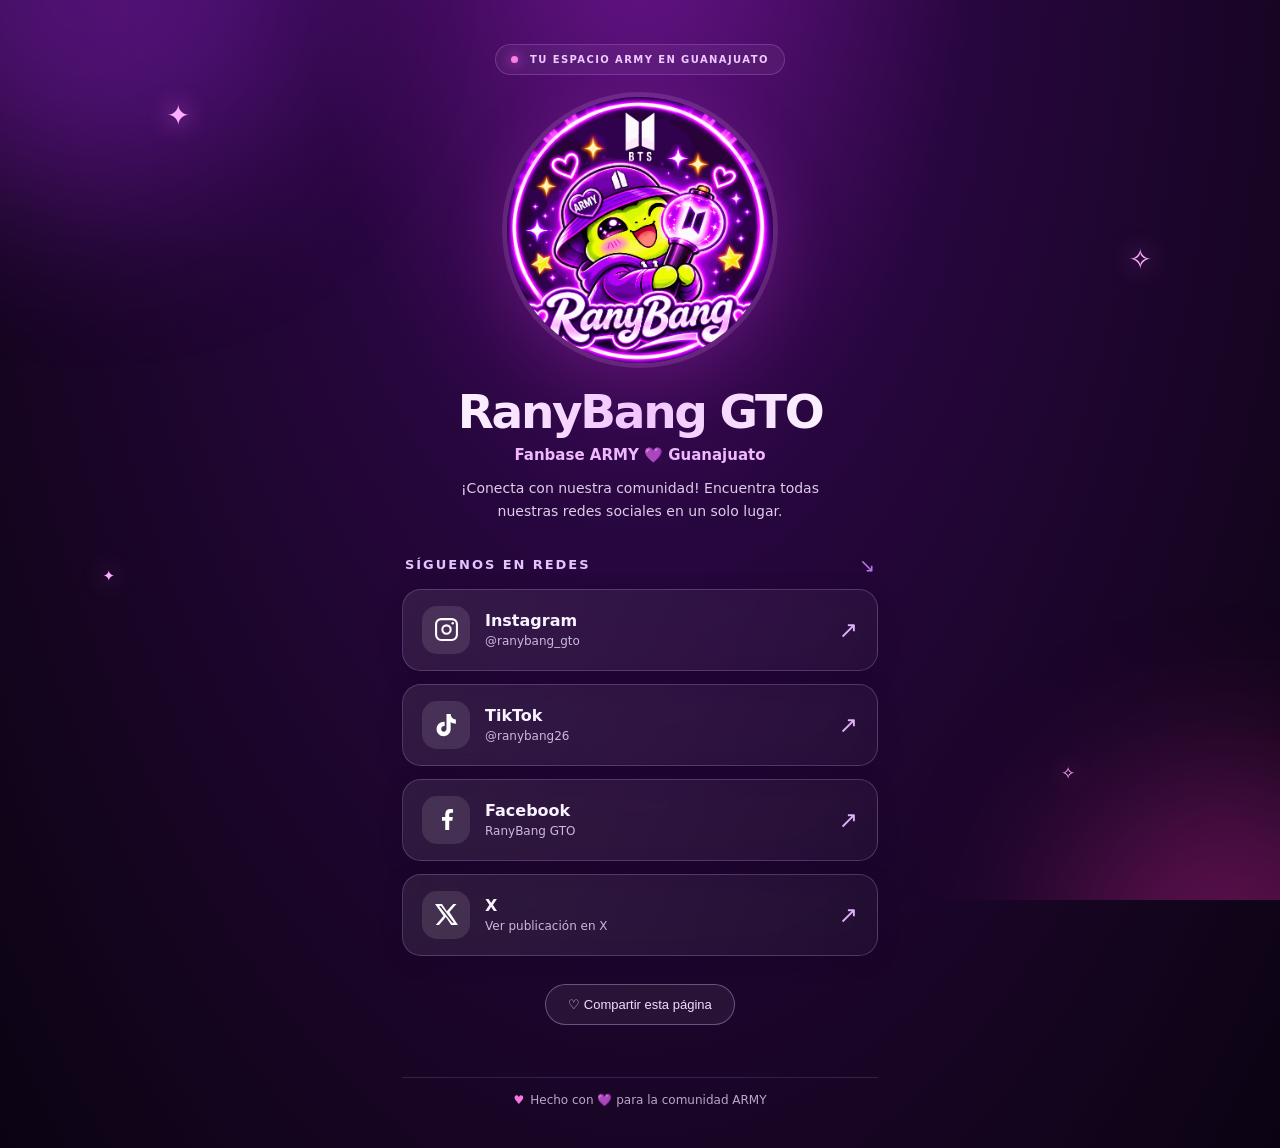
==== index.html @ 1b9be8d1 "Update index.html" ====
<!doctype html>
<html lang="es">
<head>
  <meta charset="utf-8" />
  <meta name="viewport" content="width=device-width, initial-scale=1" />
  <meta name="theme-color" content="#25063f" />
  <meta name="description" content="Todas las redes sociales oficiales de la fanbase RanyBang GTO en un solo lugar." />
  <meta property="og:type" content="website" />
  <meta property="og:title" content="RanyBang GTO | Encuéntranos" />
  <meta property="og:description" content="¡Únete a la comunidad ARMY de RanyBang! Instagram, TikTok, Facebook y X." />
  <meta property="og:image" content="assets/ranybang-logo.webp" />
  <link rel="icon" href="assets/favicon.png" type="image/png" />
  <link rel="stylesheet" href="styles.css" />
  <title>RanyBang GTO | Nuestras redes</title>
  <script src="config.js" defer></script>
  <script src="app.js" defer></script>
</head>
<body>
  <div class="background" aria-hidden="true">
    <div class="glow glow-a"></div><div class="glow glow-b"></div>
    <span class="star star-1">✦</span><span class="star star-2">✧</span>
    <span class="star star-3">✦</span><span class="star star-4">✧</span>
  </div>
  <main class="container">
    <div class="eyebrow"><span class="live-dot"></span> TU ESPACIO ARMY EN GUANAJUATO</div>
    <header class="hero">
   <img class="logo" src="RanyBang_logo_fondo_menos_1MB.png" width="280" height="280" alt="Logo de RanyBang" />
      <h1 id="nombre">RanyBang GTO</h1>
      <p class="subtitle" id="subtitulo">Fanbase ARMY 💜 Guanajuato</p>
      <p class="message" id="mensaje">¡Conecta con nuestra comunidad! Encuentra todas nuestras redes sociales en un solo lugar.</p>
    </header>
    <section aria-labelledby="redes-titulo">
      <div class="section-heading"><h2 id="redes-titulo">Síguenos en redes</h2><span>↘</span></div>
      <div id="redes" class="links"></div>
    </section>
    <div class="share-wrap"><button id="compartir" class="share-button" type="button">♡ Compartir esta página</button><p id="aviso" class="notice" role="status" aria-live="polite"></p></div>
    <footer><span class="footer-heart">♥</span><span id="pie">Hecho con 💜 para la comunidad ARMY</span></footer>
  </main>
</body>
</html>
---- styles.css ----
:root{color-scheme:dark;--purple:#b75bff;--pink:#ff66e5;--white:#f9f2ff;--muted:#cdb8e1;--dark:#130520}*{box-sizing:border-box}html{min-height:100%;scroll-behavior:smooth}body{margin:0;min-height:100vh;background:radial-gradient(ellipse at 50% -15%,#6e1491 0%,#27063e 38%,#14051e 80%,#0b0313 100%);font-family:Inter,ui-sans-serif,system-ui,-apple-system,BlinkMacSystemFont,"Segoe UI",sans-serif;color:var(--white);-webkit-font-smoothing:antialiased;overflow-x:hidden}a{color:inherit}.background{position:fixed;inset:0;pointer-events:none;overflow:hidden}.glow{position:absolute;filter:blur(85px);border-radius:50%;opacity:.34}.glow-a{width:440px;height:440px;background:#b52aff;top:-240px;left:-130px}.glow-b{width:350px;height:350px;background:#ef2ab2;bottom:-220px;right:-130px}.star{position:absolute;color:#ffaeff;text-shadow:0 0 25px #f672ff;font-size:28px}.star-1{top:11%;left:13%}.star-2{top:27%;right:10%}.star-3{top:63%;left:8%;font-size:15px}.star-4{bottom:13%;right:16%;font-size:17px}.container{position:relative;z-index:1;max-width:520px;margin:0 auto;padding:44px 22px 26px}.eyebrow{width:max-content;max-width:100%;margin:0 auto 22px;padding:9px 15px;border:1px solid #b661db60;border-radius:100px;background:#ffffff0d;color:#edcbff;font-size:10px;font-weight:800;letter-spacing:.14em;text-align:center}.live-dot{display:inline-block;width:7px;height:7px;border-radius:50%;background:#f781e3;margin-right:7px;box-shadow:0 0 12px #fb49ff}.hero{text-align:center}.logo{width:clamp(180px,58vw,266px);height:auto;aspect-ratio:1;border-radius:50%;object-fit:cover;box-shadow:0 0 0 5px #f1b4ff25,0 16px 70px #dd35e03b;display:block;margin:0 auto 23px}h1{font-weight:900;font-size:clamp(35px,9vw,47px);letter-spacing:-.05em;margin:0 0 7px;line-height:1.12;background:linear-gradient(95deg,#fff,#f2c5ff,#fff);color:transparent;background-clip:text;-webkit-background-clip:text}.subtitle{font-weight:700;color:#efb8ff;font-size:15px;margin:0 0 13px}.message{max-width:370px;margin:0 auto 31px;color:#decce9;line-height:1.65;font-size:14px}.section-heading{display:flex;align-items:center;justify-content:space-between;padding:0 3px;margin-bottom:13px}.section-heading h2{font-size:13px;text-transform:uppercase;letter-spacing:.15em;font-weight:900;margin:0;color:#e6c2ff}.section-heading span{color:#ba74e8;font-size:19px}.links{display:grid;gap:13px}.social-link{position:relative;display:flex;align-items:center;gap:15px;padding:16px 19px;min-height:80px;border:1px solid #d7a4ff40;background:linear-gradient(112deg,#ffffff15,#ffffff09);border-radius:19px;text-decoration:none;box-shadow:0 5px 20px #10022040;transition:transform .16s ease,border-color .16s ease,background .16s ease;backdrop-filter:blur(10px)}.social-link:hover,.social-link:focus-visible{transform:translateY(-2px);border-color:#ec8aff;background:#ffffff1c;outline:none}.social-link:focus-visible{box-shadow:0 0 0 3px #f389f2}.social-icon{display:grid;place-items:center;flex:0 0 48px;height:48px;border-radius:15px;background:#ffffff1b;color:#fff}.social-icon svg{width:25px;height:25px;fill:currentColor}.social-text{display:flex;flex-direction:column;gap:4px;min-width:0}.social-title{font-size:16px;font-weight:800}.social-username{font-size:12px;color:#cdb7dc;overflow-wrap:anywhere}.arrow{margin-left:auto;color:#ddb4f9;font-size:23px}.share-wrap{text-align:center;padding:28px 0 14px}.share-button{border:1px solid #d6a7ec69;border-radius:99px;padding:12px 22px;background:#ffffff0f;color:#f5ddff;cursor:pointer;font:700 13px inherit;font-size:13px}.share-button:hover{background:#ffffff1f}.notice{min-height:1.2em;font-size:12px;color:#e6c6fa}footer{padding:15px 0;text-align:center;font-size:12px;color:#bba7c8;border-top:1px solid #e6acff26}.footer-heart{color:#f775df;margin-right:6px}@media(prefers-reduced-motion:reduce){*,*:before,*:after{transition:none!important;scroll-behavior:auto!important}}@media(max-width:380px){.container{padding:32px 16px 20px}.eyebrow{font-size:9px}.social-link{padding:14px}}
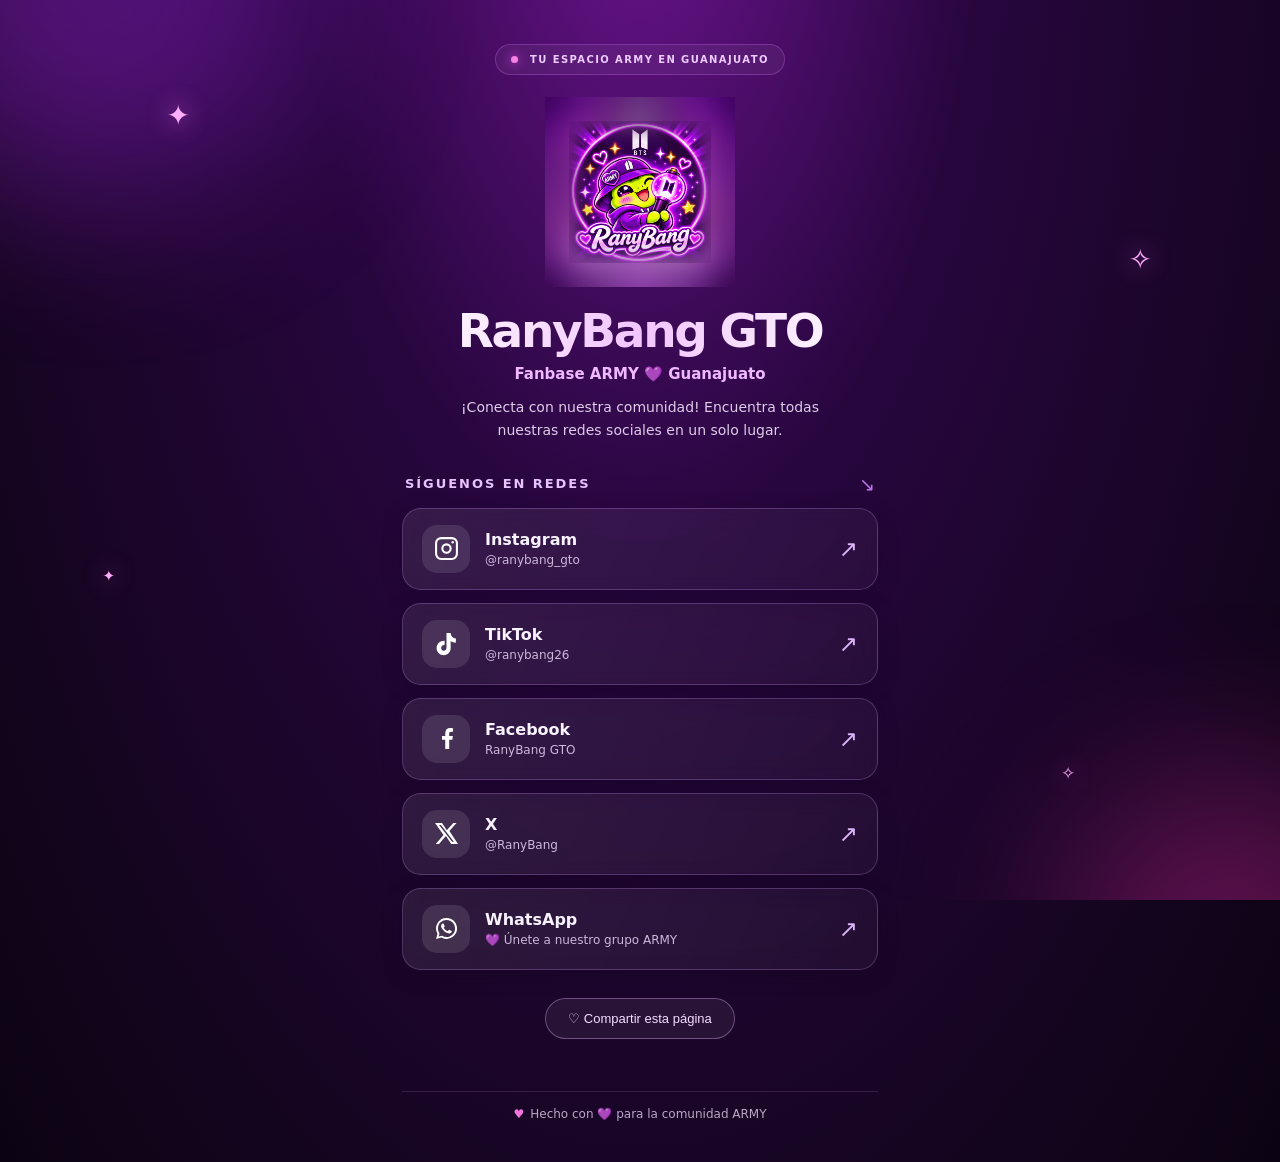
==== commit 1bd80b21: "Update index.html" ====
--- a/index.html
+++ b/index.html
@@ -24,7 +24,7 @@
   <main class="container">
     <div class="eyebrow"><span class="live-dot"></span> TU ESPACIO ARMY EN GUANAJUATO</div>
     <header class="hero">
-   <img class="logo" src="RanyBang_logo_fondo_menos_1MB.png" width="280" height="280" alt="Logo de RanyBang" />
+  <img class="logo" src="RanyBang_logo_completo.png" width="280" height="280" alt="Logo de RanyBang GTO" />
       <h1 id="nombre">RanyBang GTO</h1>
       <p class="subtitle" id="subtitulo">Fanbase ARMY 💜 Guanajuato</p>
       <p class="message" id="mensaje">¡Conecta con nuestra comunidad! Encuentra todas nuestras redes sociales en un solo lugar.</p>
--- a/styles.css
+++ b/styles.css
@@ -1 +1,130 @@
 :root{color-scheme:dark;--purple:#b75bff;--pink:#ff66e5;--white:#f9f2ff;--muted:#cdb8e1;--dark:#130520}*{box-sizing:border-box}html{min-height:100%;scroll-behavior:smooth}body{margin:0;min-height:100vh;background:radial-gradient(ellipse at 50% -15%,#6e1491 0%,#27063e 38%,#14051e 80%,#0b0313 100%);font-family:Inter,ui-sans-serif,system-ui,-apple-system,BlinkMacSystemFont,"Segoe UI",sans-serif;color:var(--white);-webkit-font-smoothing:antialiased;overflow-x:hidden}a{color:inherit}.background{position:fixed;inset:0;pointer-events:none;overflow:hidden}.glow{position:absolute;filter:blur(85px);border-radius:50%;opacity:.34}.glow-a{width:440px;height:440px;background:#b52aff;top:-240px;left:-130px}.glow-b{width:350px;height:350px;background:#ef2ab2;bottom:-220px;right:-130px}.star{position:absolute;color:#ffaeff;text-shadow:0 0 25px #f672ff;font-size:28px}.star-1{top:11%;left:13%}.star-2{top:27%;right:10%}.star-3{top:63%;left:8%;font-size:15px}.star-4{bottom:13%;right:16%;font-size:17px}.container{position:relative;z-index:1;max-width:520px;margin:0 auto;padding:44px 22px 26px}.eyebrow{width:max-content;max-width:100%;margin:0 auto 22px;padding:9px 15px;border:1px solid #b661db60;border-radius:100px;background:#ffffff0d;color:#edcbff;font-size:10px;font-weight:800;letter-spacing:.14em;text-align:center}.live-dot{display:inline-block;width:7px;height:7px;border-radius:50%;background:#f781e3;margin-right:7px;box-shadow:0 0 12px #fb49ff}.hero{text-align:center}.logo{width:clamp(180px,58vw,266px);height:auto;aspect-ratio:1;border-radius:50%;object-fit:cover;box-shadow:0 0 0 5px #f1b4ff25,0 16px 70px #dd35e03b;display:block;margin:0 auto 23px}h1{font-weight:900;font-size:clamp(35px,9vw,47px);letter-spacing:-.05em;margin:0 0 7px;line-height:1.12;background:linear-gradient(95deg,#fff,#f2c5ff,#fff);color:transparent;background-clip:text;-webkit-background-clip:text}.subtitle{font-weight:700;color:#efb8ff;font-size:15px;margin:0 0 13px}.message{max-width:370px;margin:0 auto 31px;color:#decce9;line-height:1.65;font-size:14px}.section-heading{display:flex;align-items:center;justify-content:space-between;padding:0 3px;margin-bottom:13px}.section-heading h2{font-size:13px;text-transform:uppercase;letter-spacing:.15em;font-weight:900;margin:0;color:#e6c2ff}.section-heading span{color:#ba74e8;font-size:19px}.links{display:grid;gap:13px}.social-link{position:relative;display:flex;align-items:center;gap:15px;padding:16px 19px;min-height:80px;border:1px solid #d7a4ff40;background:linear-gradient(112deg,#ffffff15,#ffffff09);border-radius:19px;text-decoration:none;box-shadow:0 5px 20px #10022040;transition:transform .16s ease,border-color .16s ease,background .16s ease;backdrop-filter:blur(10px)}.social-link:hover,.social-link:focus-visible{transform:translateY(-2px);border-color:#ec8aff;background:#ffffff1c;outline:none}.social-link:focus-visible{box-shadow:0 0 0 3px #f389f2}.social-icon{display:grid;place-items:center;flex:0 0 48px;height:48px;border-radius:15px;background:#ffffff1b;color:#fff}.social-icon svg{width:25px;height:25px;fill:currentColor}.social-text{display:flex;flex-direction:column;gap:4px;min-width:0}.social-title{font-size:16px;font-weight:800}.social-username{font-size:12px;color:#cdb7dc;overflow-wrap:anywhere}.arrow{margin-left:auto;color:#ddb4f9;font-size:23px}.share-wrap{text-align:center;padding:28px 0 14px}.share-button{border:1px solid #d6a7ec69;border-radius:99px;padding:12px 22px;background:#ffffff0f;color:#f5ddff;cursor:pointer;font:700 13px inherit;font-size:13px}.share-button:hover{background:#ffffff1f}.notice{min-height:1.2em;font-size:12px;color:#e6c6fa}footer{padding:15px 0;text-align:center;font-size:12px;color:#bba7c8;border-top:1px solid #e6acff26}.footer-heart{color:#f775df;margin-right:6px}@media(prefers-reduced-motion:reduce){*,*:before,*:after{transition:none!important;scroll-behavior:auto!important}}@media(max-width:380px){.container{padding:32px 16px 20px}.eyebrow{font-size:9px}.social-link{padding:14px}}
+/* ===================================
+   RANYBANG GTO
+   Diseño optimizado para celulares
+   =================================== */
+
+@media screen and (max-width: 600px) {
+
+  /* Espaciado general */
+  .container {
+    width: 100%;
+    padding: 22px 18px 24px;
+  }
+
+  /* Etiqueta superior */
+  .eyebrow {
+    font-size: 9px;
+    margin-bottom: 16px;
+    padding: 8px 12px;
+  }
+
+  /* Logo completo y centrado */
+  .logo {
+    width: 170px;
+    height: 170px;
+    max-width: 55vw;
+    object-fit: contain;
+    border-radius: 50%;
+    margin: 0 auto 16px;
+  }
+
+  /* Nombre de la fanbase */
+  h1 {
+    font-size: clamp(29px, 8vw, 38px);
+    line-height: 1.12;
+    margin-bottom: 6px;
+  }
+
+  /* Subtitulo */
+  .subtitle {
+    font-size: 13px;
+    margin-bottom: 10px;
+  }
+
+  /* Mensaje de bienvenida */
+  .message {
+    font-size: 12px;
+    line-height: 1.5;
+    margin: 0 auto 22px;
+    max-width: 320px;
+  }
+
+  /* Encabezado de redes */
+  .section-heading {
+    margin-bottom: 11px;
+  }
+
+  .section-heading h2 {
+    font-size: 12px;
+  }
+
+  /* Separacion entre botones */
+  .links {
+    gap: 10px;
+  }
+
+  /* Botones mas compactos */
+  .social-link {
+    min-height: 65px;
+    padding: 11px 14px;
+    gap: 12px;
+    border-radius: 16px;
+  }
+
+  /* Iconos */
+  .social-icon {
+    flex: 0 0 42px;
+    height: 42px;
+    border-radius: 12px;
+  }
+
+  .social-icon svg {
+    width: 24px;
+    height: 24px;
+  }
+
+  /* Nombres de las redes */
+  .social-title {
+    font-size: 15px;
+  }
+
+  .social-username {
+    font-size: 11px;
+  }
+
+  /* Flecha de cada boton */
+  .arrow {
+    font-size: 20px;
+  }
+
+  /* Boton para compartir */
+  .share-wrap {
+    padding: 20px 0 10px;
+  }
+
+}
+
+/* AJUSTE DEL LOGO RANYBANG */
+
+.logo {
+  width: 190px;
+  height: 190px;
+  max-width: 60vw;
+  object-fit: contain;
+  border-radius: 0;
+  box-shadow: none;
+  display: block;
+  margin: 0 auto 18px;
+}
+
+@media screen and (max-width: 600px) {
+  .logo {
+    width: 180px;
+    height: 180px;
+    max-width: 60vw;
+    object-fit: contain;
+    border-radius: 0;
+    box-shadow: none;
+  }
+}
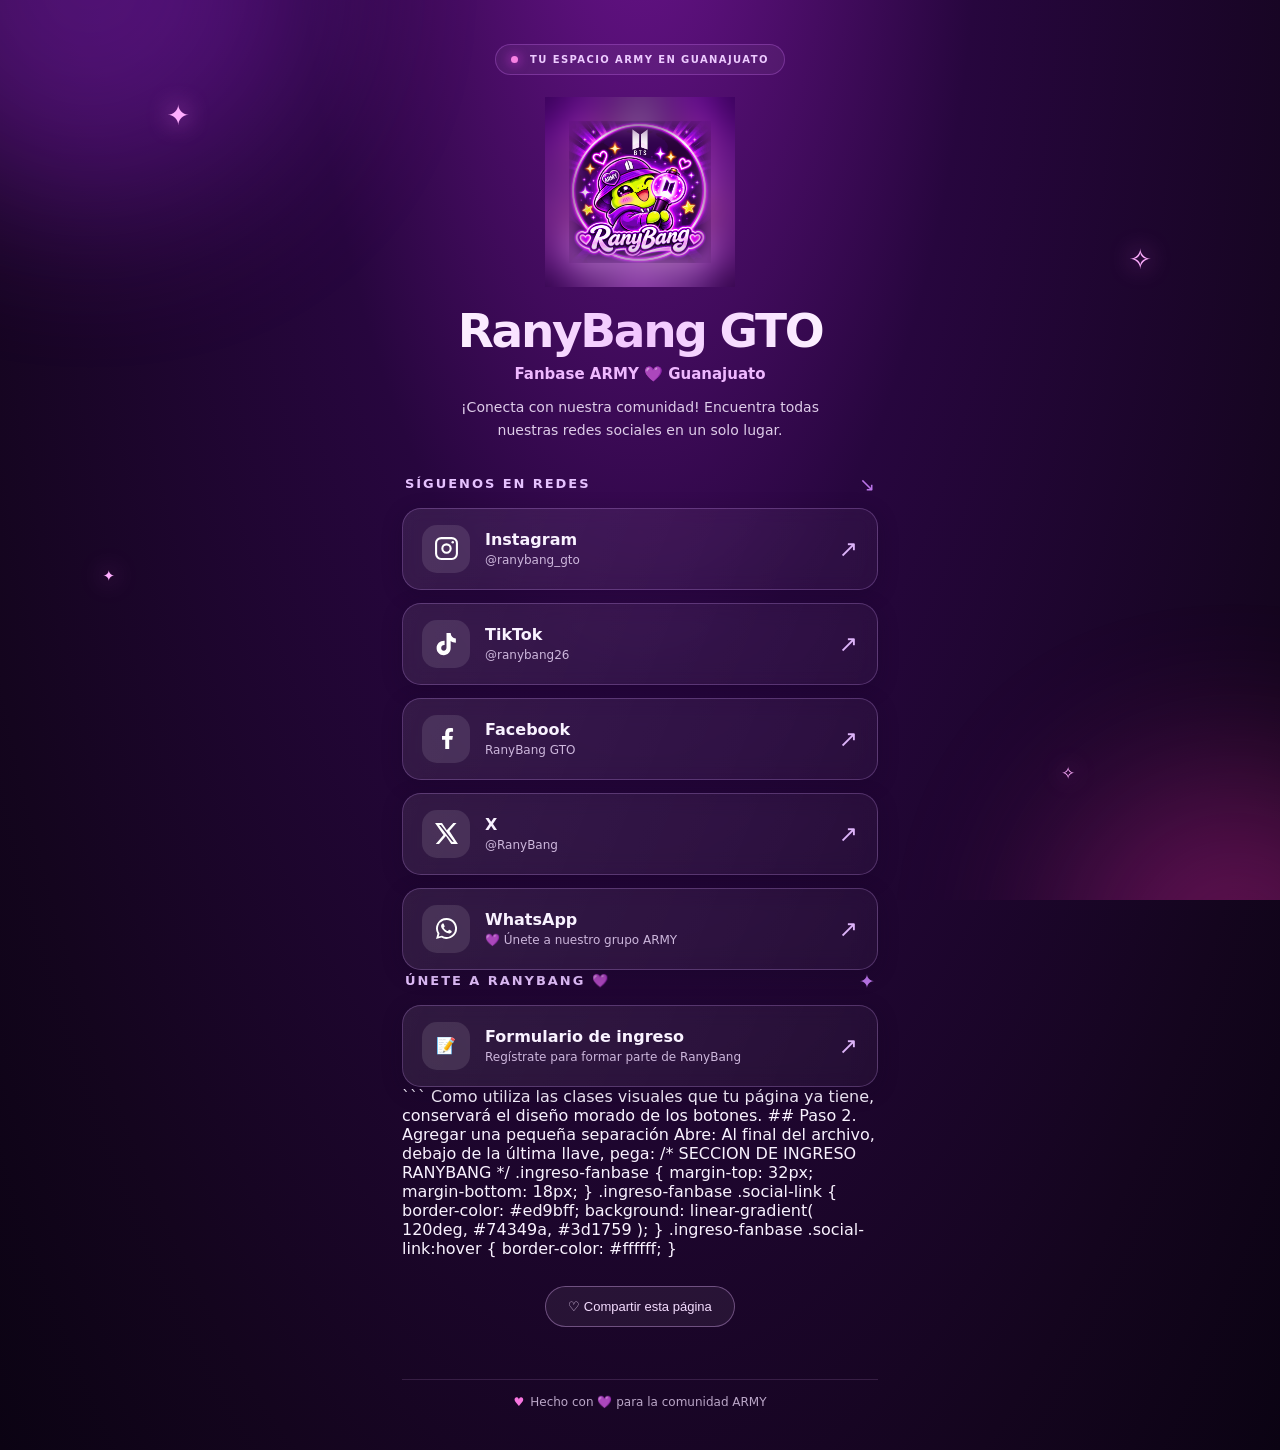
==== commit 2ae009dc: "Update index.html" ====
--- a/index.html
+++ b/index.html
@@ -33,6 +33,66 @@
       <div class="section-heading"><h2 id="redes-titulo">Síguenos en redes</h2><span>↘</span></div>
       <div id="redes" class="links"></div>
     </section>
+    
+<!-- INGRESO A RANYBANG -->
+<section class="ingreso-fanbase">
+  <div class="section-heading">
+    <h2>Únete a RanyBang 💜</h2>
+    <span>✦</span>
+  </div>
+
+  <div class="links">
+    <a
+      class="social-link"
+      href="https://forms.gle/YBXGaqkg2ZYyh2Yw8"
+      target="_blank"
+      rel="noopener noreferrer"
+    >
+      <span class="social-icon">📝</span>
+      <span class="social-text">
+        <span class="social-title">
+          Formulario de ingreso
+        </span>
+        <span class="social-username">
+          Regístrate para formar parte de RanyBang
+        </span>
+      </span>
+      <span class="arrow">↗</span>
+    </a>
+  </div>
+</section>
+```
+
+Como utiliza las clases visuales que tu página ya tiene, conservará el diseño morado de los botones.
+
+## Paso 2. Agregar una pequeña separación
+
+Abre:
+
+<Link url="https://github.com/ranybang/REDES/blob/main/styles.css" title="Editar styles.css"/>
+
+Al final del archivo, debajo de la última llave, pega:
+
+<CodeBlock language="css" editable>
+/* SECCION DE INGRESO RANYBANG */
+
+.ingreso-fanbase {
+  margin-top: 32px;
+  margin-bottom: 18px;
+}
+
+.ingreso-fanbase .social-link {
+  border-color: #ed9bff;
+  background: linear-gradient(
+    120deg,
+    #74349a,
+    #3d1759
+  );
+}
+
+.ingreso-fanbase .social-link:hover {
+  border-color: #ffffff;
+}
     <div class="share-wrap"><button id="compartir" class="share-button" type="button">♡ Compartir esta página</button><p id="aviso" class="notice" role="status" aria-live="polite"></p></div>
     <footer><span class="footer-heart">♥</span><span id="pie">Hecho con 💜 para la comunidad ARMY</span></footer>
   </main>
--- a/styles.css
+++ b/styles.css
@@ -127,4 +127,25 @@
     border-radius: 0;
     box-shadow: none;
   }
+   
+/* LOGO COMPLETO RANYBANG */
+
+.hero .logo {
+  width: 220px;
+  height: 220px;
+  max-width: 70vw;
+  object-fit: contain;
+  border-radius: 0;
+  box-shadow: none;
+  margin: 0 auto 16px;
 }
+
+@media screen and (max-width: 600px) {
+  .hero .logo {
+    width: 210px;
+    height: 210px;
+    max-width: 70vw;
+  }
+}
+
+}
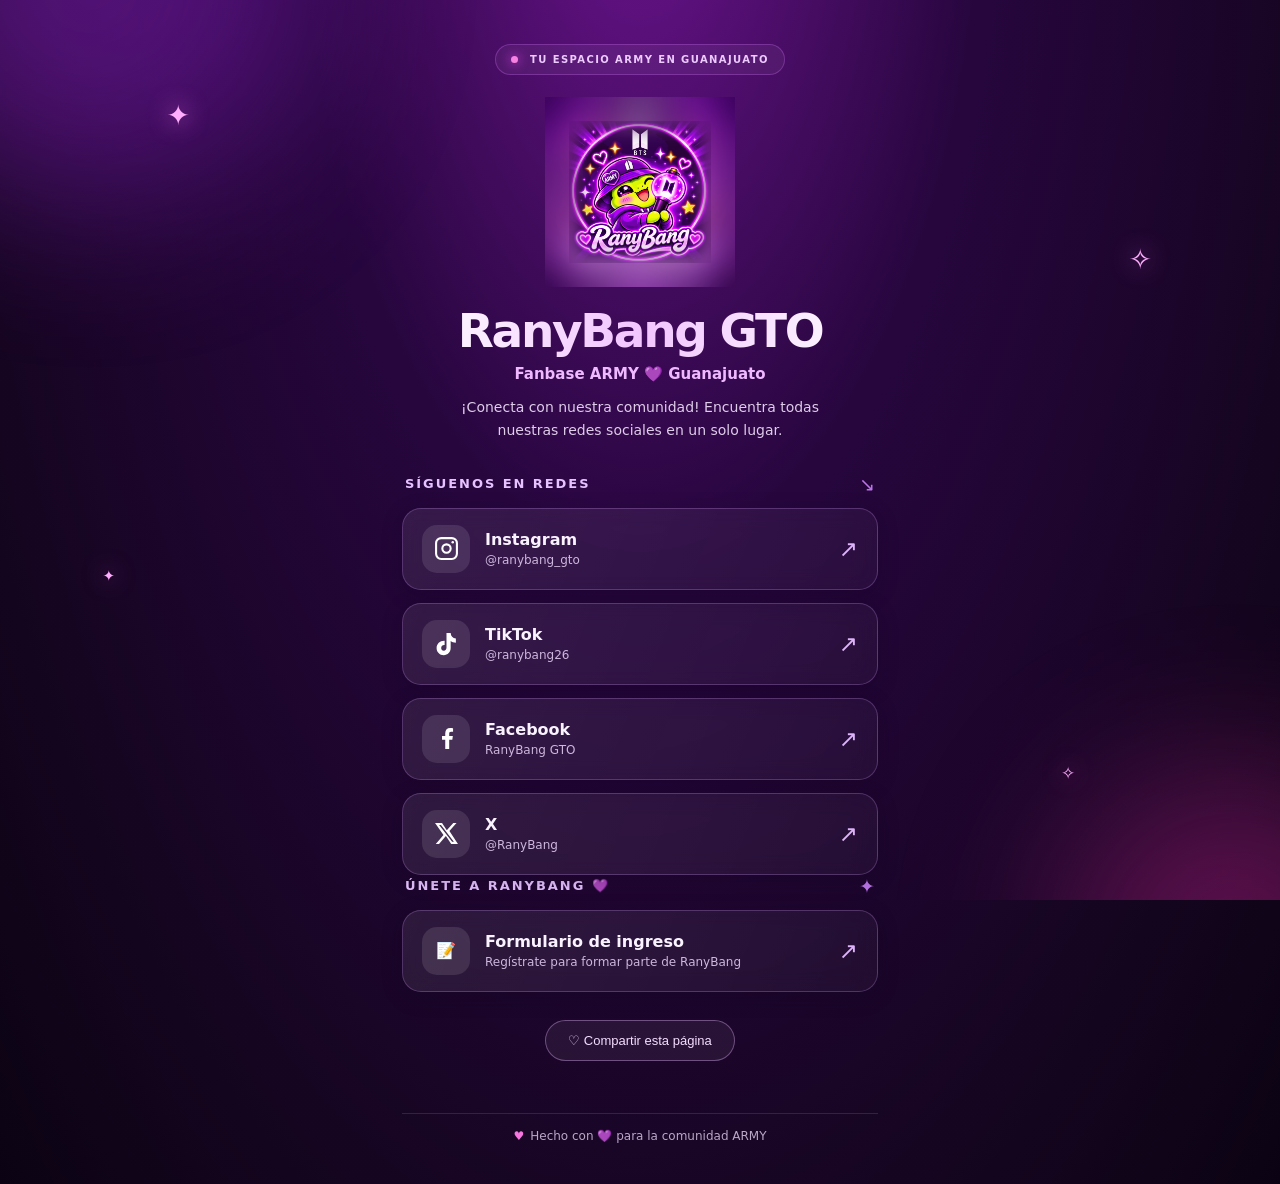
==== commit 491e6776: "Update index.html" ====
--- a/index.html
+++ b/index.html
@@ -61,38 +61,7 @@
     </a>
   </div>
 </section>
-```
-
-Como utiliza las clases visuales que tu página ya tiene, conservará el diseño morado de los botones.
-
-## Paso 2. Agregar una pequeña separación
-
-Abre:
-
-<Link url="https://github.com/ranybang/REDES/blob/main/styles.css" title="Editar styles.css"/>
-
-Al final del archivo, debajo de la última llave, pega:
-
-<CodeBlock language="css" editable>
-/* SECCION DE INGRESO RANYBANG */
-
-.ingreso-fanbase {
-  margin-top: 32px;
-  margin-bottom: 18px;
-}
-
-.ingreso-fanbase .social-link {
-  border-color: #ed9bff;
-  background: linear-gradient(
-    120deg,
-    #74349a,
-    #3d1759
-  );
-}
-
-.ingreso-fanbase .social-link:hover {
-  border-color: #ffffff;
-}
+    
     <div class="share-wrap"><button id="compartir" class="share-button" type="button">♡ Compartir esta página</button><p id="aviso" class="notice" role="status" aria-live="polite"></p></div>
     <footer><span class="footer-heart">♥</span><span id="pie">Hecho con 💜 para la comunidad ARMY</span></footer>
   </main>
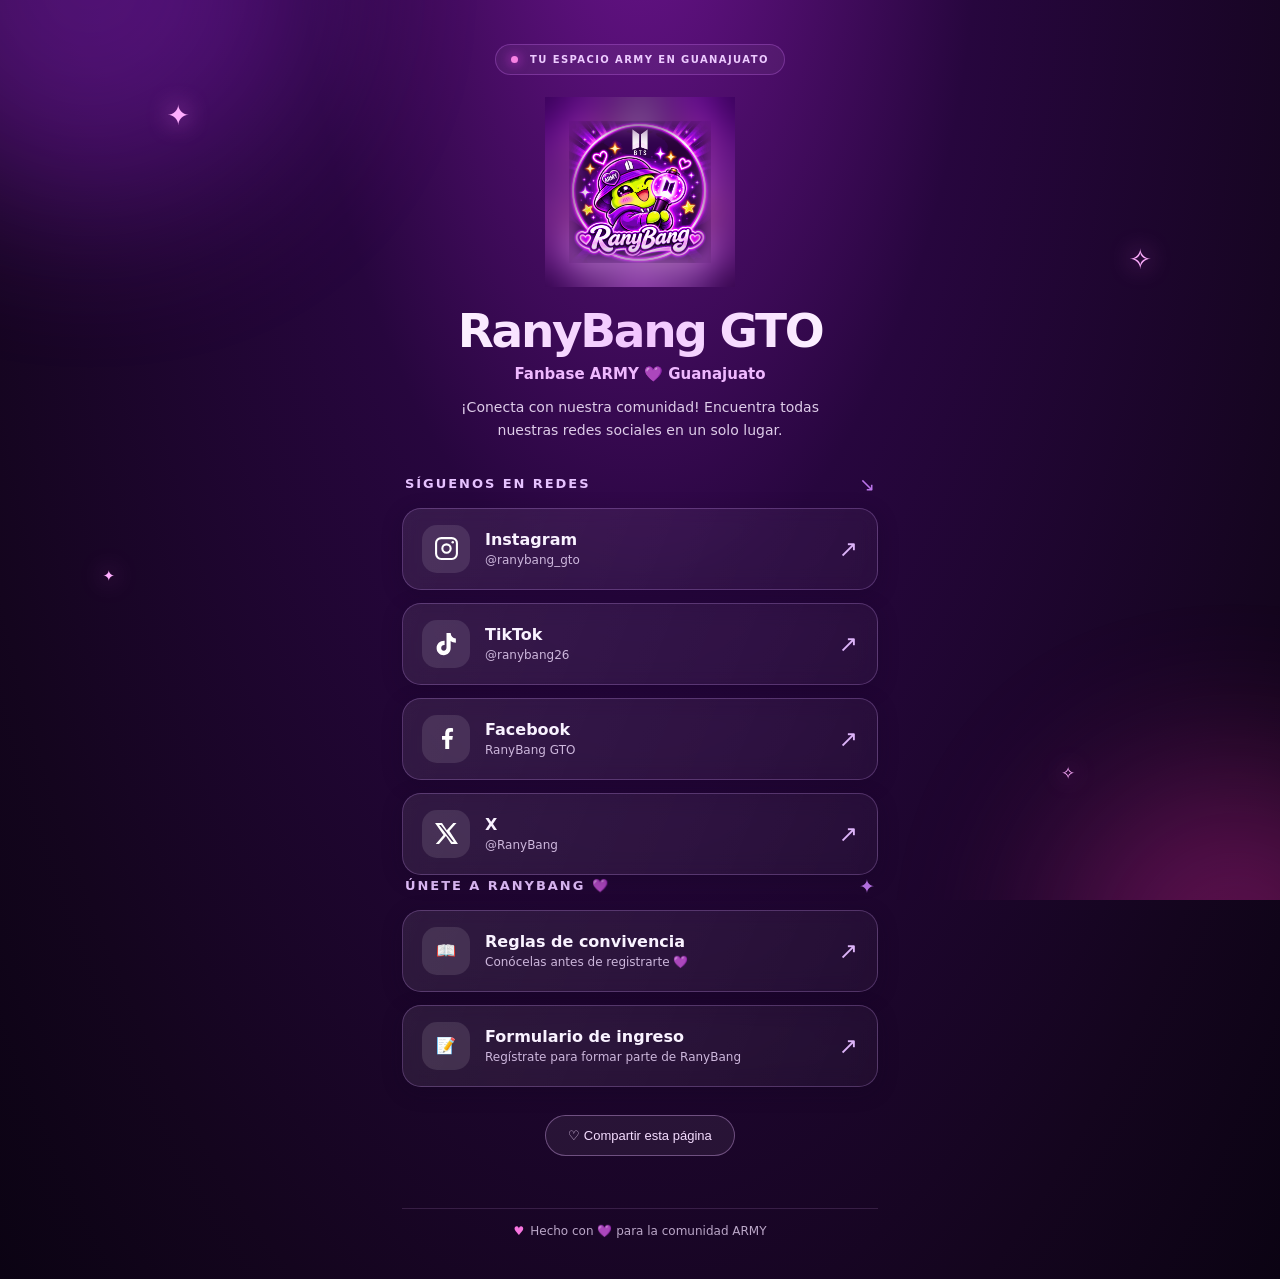
==== commit 07687043: "Update index.html" ====
--- a/index.html
+++ b/index.html
@@ -35,7 +35,8 @@
     </section>
     
 <!-- INGRESO A RANYBANG -->
-<section class="ingreso-fanbase">
+<section class="ingreso-fanbase"> 
+
   <div class="section-heading">
     <h2>Únete a RanyBang 💜</h2>
     <span>✦</span>
@@ -43,11 +44,29 @@
 
   <div class="links">
     <a
-      class="social-link"
-      href="https://forms.gle/YBXGaqkg2ZYyh2Yw8"
-      target="_blank"
-      rel="noopener noreferrer"
-    >
+  class="social-link"
+  href="reglas.html"
+  target="_blank"
+  rel="noopener noreferrer"
+>
+  <span class="social-icon">📖</span>
+  <span class="social-text">
+    <span class="social-title">
+      Reglas de convivencia
+    </span>
+    <span class="social-username">
+      Conócelas antes de registrarte 💜
+    </span>
+  </span>
+  <span class="arrow">↗</span>
+</a>
+
+<a
+  class="social-link"
+  href="https://forms.gle/YBXGaqkg2ZYyh2Yw8"
+  target="_blank"
+  rel="noopener noreferrer"
+>
       <span class="social-icon">📝</span>
       <span class="social-text">
         <span class="social-title">
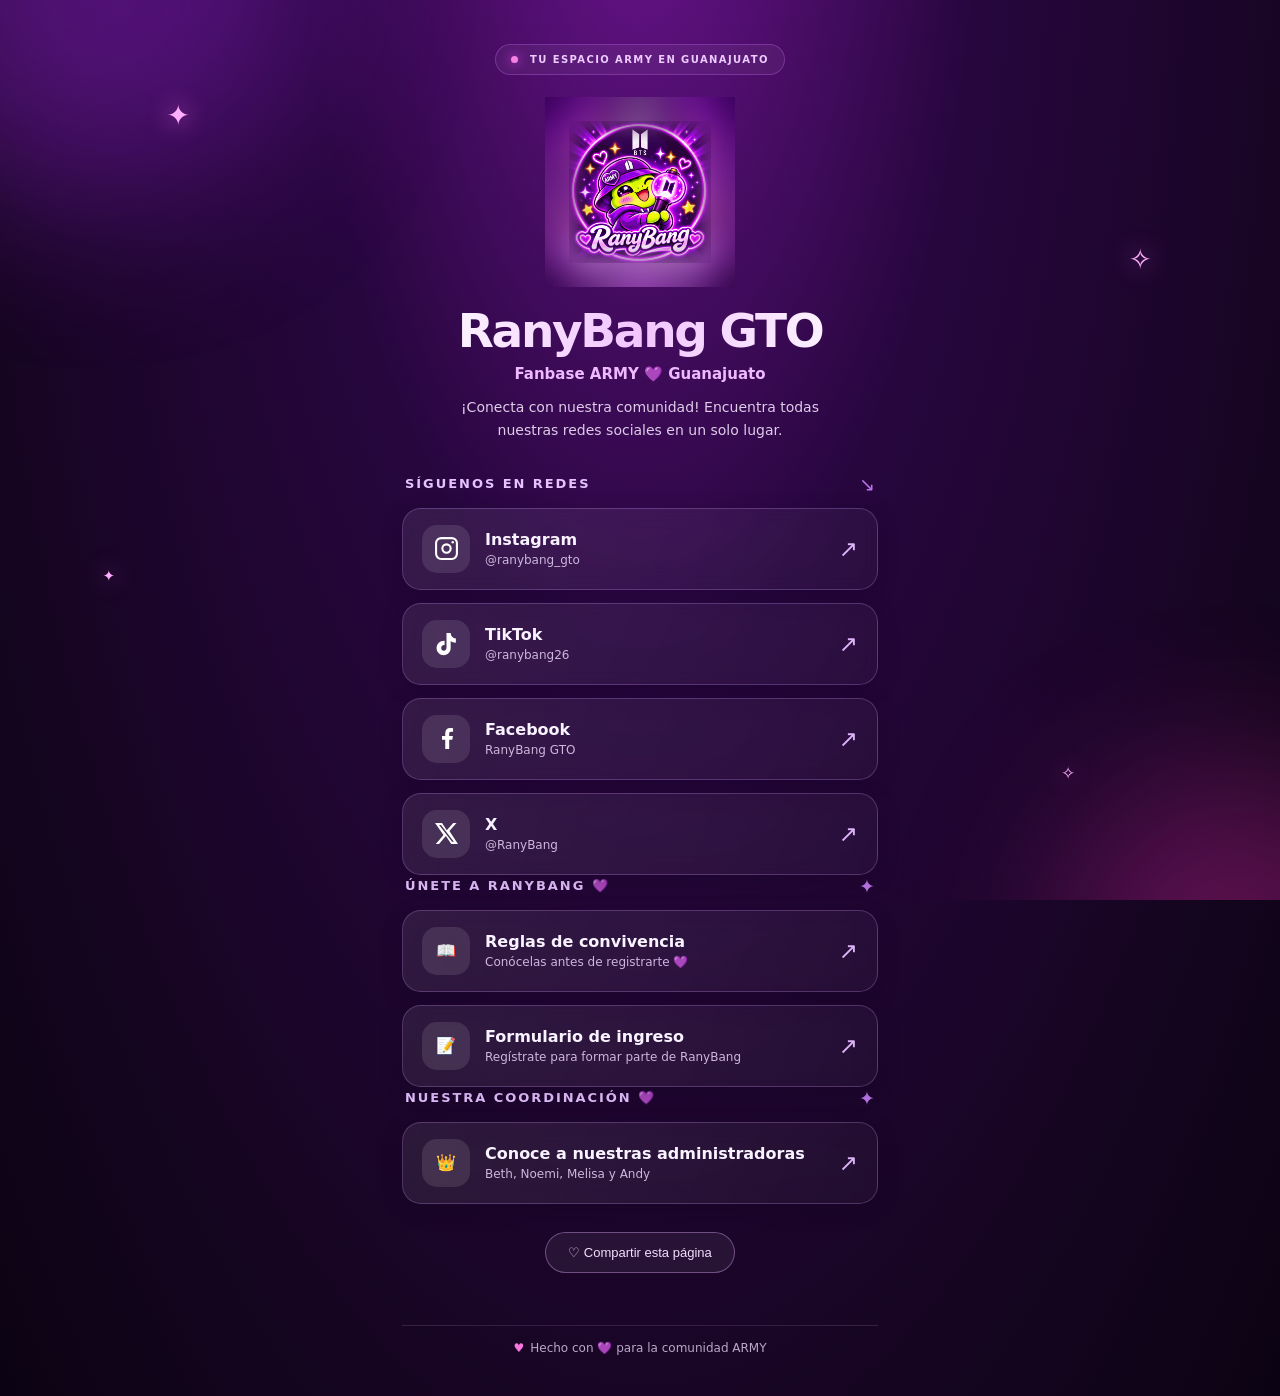
==== commit a2866f0d: "Update index.html" ====
--- a/index.html
+++ b/index.html
@@ -80,7 +80,21 @@
     </a>
   </div>
 </section>
-    
+    <!-- BOTÓN DE ADMINISTRADORAS: PÉGALO ANTES DE <div class="share-wrap"> EN index.html -->
+<section class="ingreso-fanbase" aria-label="Conoce a nuestras administradoras">
+  <div class="section-heading"><h2>Nuestra coordinación 💜</h2><span>✦</span></div>
+  <div class="links">
+    <a class="social-link" href="administradoras.html">
+      <span class="social-icon" aria-hidden="true">👑</span>
+      <span class="social-text">
+        <span class="social-title">Conoce a nuestras administradoras</span>
+        <span class="social-username">Beth, Noemi, Melisa y Andy</span>
+      </span>
+      <span class="arrow" aria-hidden="true">↗</span>
+    </a>
+  </div>
+</section>
+
     <div class="share-wrap"><button id="compartir" class="share-button" type="button">♡ Compartir esta página</button><p id="aviso" class="notice" role="status" aria-live="polite"></p></div>
     <footer><span class="footer-heart">♥</span><span id="pie">Hecho con 💜 para la comunidad ARMY</span></footer>
   </main>
